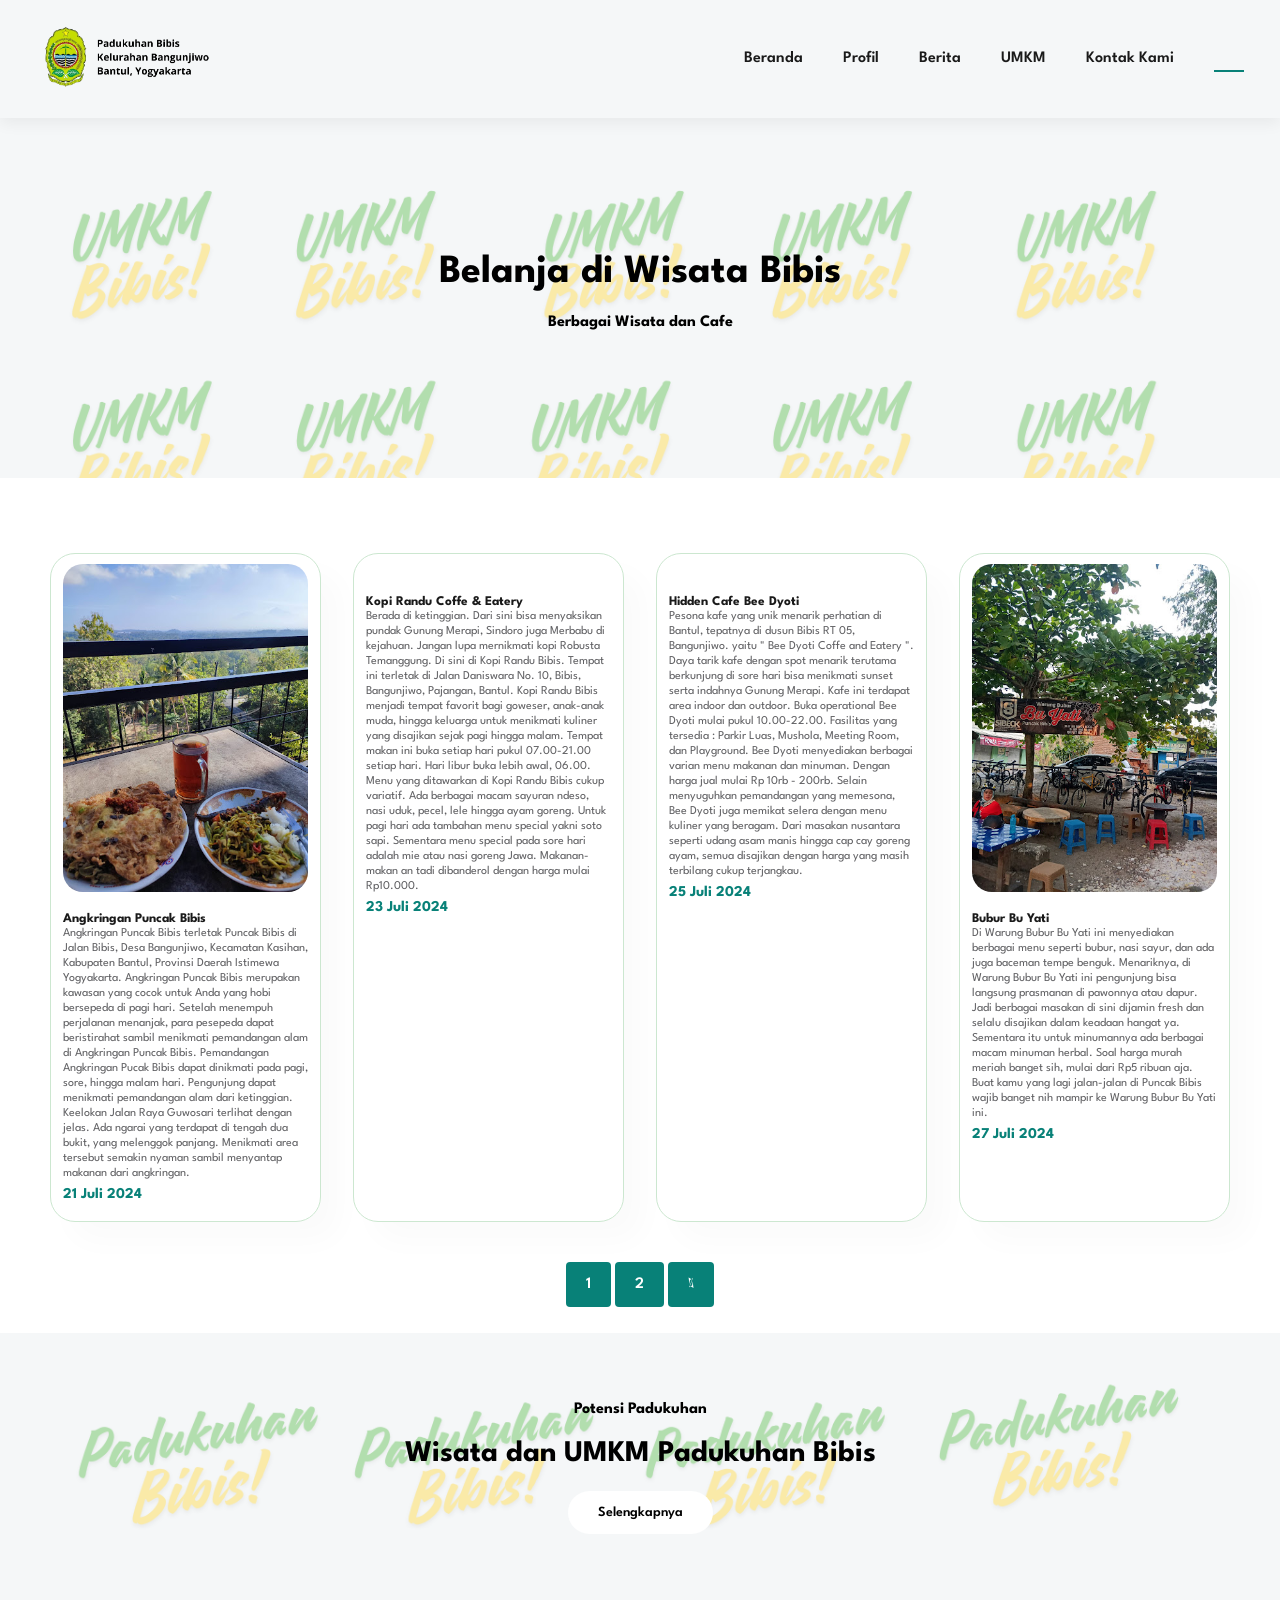
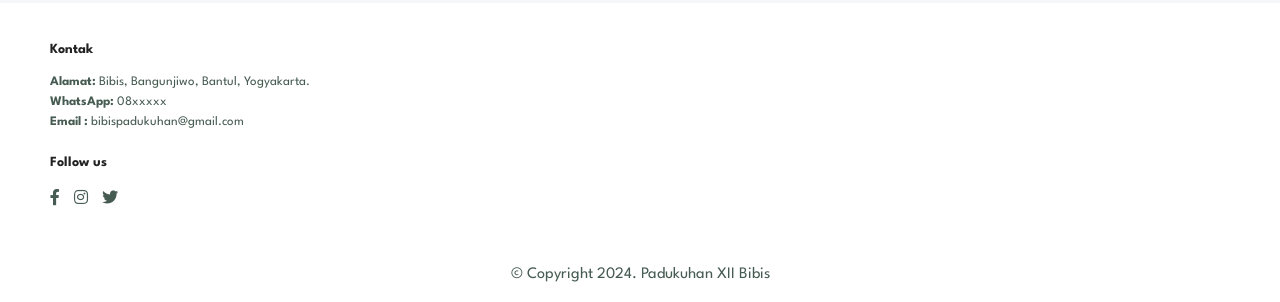
==== belanja.html @ 0c5c0e4f "Initial commit" ====
<!DOCTYPE html>
<html lang="en">

<head>
    <meta charset="UTF-8">
    <meta http-equiv="X-UA-Compatible" content="IE=edge">
    <meta name="viewport" content="width=device-width, initial-scale=1.0">
    <title>Website | Padukuhan Bibis</title>
    <link rel="icon" href="img/logobantul4.png"> 
    <link rel="stylesheet" href="https://pro.fontawesome.com/releases/v5.10.0/css/all.css">
    <link href="style.css" rel="stylesheet"  />
</head>

<body>

    <section id="header">
        <a href="index.html"><img src="img/logobantul2.png" class="logo" alt="logo"></a>

        <div>
            <ul id="navbar">
                <li><a href="index.html">Beranda</a></li>
                <li><a href="profil.html">Profil</a></li>
                <li><a href="berita.html">Berita</a></li>
                <li><a href="umkm.html">UMKM</a></li>
                <li><a href="kontakkami.html">Kontak Kami</a></li>
                <li id="lg-bag"><a class="active" href="belanja.html"><i class="far fa-shopping-bag"></i></a></li>
                <a href="#" id="close"><i class="far fa-times"></i></a>
            </ul>
        </div>
        <div id="mobile">
            <a href="belanja.html"><i class="far fa-shopping-bag"></i></a>
            <i id="bar" class="fas fa-outdent"></i>
        </div>
       
    </section>
  <!--Navbar end-->


  <!--home page-->
<section id="page-header" class="umkm-header">   
    <h2>Belanja di Wisata Bibis</h2>
    <p><b>Berbagai Wisata dan Cafe</b></p>
</section>


  <!--home page end-->

  <!--Produk Star-->
  <section id="product1" class="section-p1">
    <div class="pro-container">
        <div class="pro">
            <img src="img/angkringanbibis.jpg" alt=""/>
            <div class="des">
                <h5>Angkringan Puncak Bibis</h5>
                <span>Angkringan Puncak Bibis terletak Puncak Bibis di Jalan Bibis, Desa Bangunjiwo, Kecamatan Kasihan, Kabupaten Bantul, Provinsi Daerah Istimewa Yogyakarta.
                    Angkringan Puncak Bibis merupakan kawasan yang cocok untuk Anda yang hobi bersepeda di pagi hari.
                    Setelah menempuh perjalanan menanjak, para pesepeda dapat beristirahat sambil menikmati pemandangan alam di Angkringan Puncak Bibis. Pemandangan Angkringan Pucak Bibis dapat dinikmati pada pagi, sore, hingga malam hari. 
                    Pengunjung dapat menikmati pemandangan alam dari ketinggian. Keelokan Jalan Raya Guwosari terlihat dengan jelas. Ada ngarai yang terdapat di tengah dua bukit, yang melenggok panjang.
                    Menikmati area tersebut semakin nyaman sambil menyantap makanan dari angkringan.
                <h4>21 Juli 2024</h4>
            </div>
        </div>
        <div class="pro">
            <img src="img/beritarandu.png" alt=""/>
            <div class="des">
                <h5>Kopi Randu Coffe & Eatery</h5>
                <span>Berada di ketinggian. Dari sini bisa menyaksikan pundak Gunung Merapi, Sindoro juga Merbabu di kejahuan. Jangan lupa mernikmati kopi Robusta Temanggung.
                    Di sini di Kopi Randu Bibis. Tempat ini terletak di Jalan Daniswara No. 10, Bibis, Bangunjiwo, Pajangan, Bantul.
                    Kopi Randu Bibis menjadi tempat favorit bagi goweser, anak-anak muda, hingga keluarga untuk menikmati kuliner yang disajikan sejak pagi hingga malam. Tempat makan ini buka setiap hari pukul 07.00-21.00 setiap hari. 
                    Hari libur buka lebih awal, 06.00. Menu yang ditawarkan di Kopi Randu Bibis cukup variatif. Ada berbagai macam sayuran ndeso, nasi uduk, pecel, lele hingga ayam goreng. Untuk pagi hari ada tambahan menu special yakni soto sapi. Sementara menu special pada sore hari adalah mie atau nasi goreng Jawa. 
                    Makanan-makan an tadi dibanderol dengan harga mulai Rp10.000.
                </span>
                <h4>23 Juli 2024</h4>
            </div>
        </div>
        <div class="pro">
            <img src="img/beritabeedyoti.png" alt=""/>
            <div class="des">
                <h5>Hidden Cafe Bee Dyoti</h5>
                <span>Pesona kafe yang unik menarik perhatian di Bantul, tepatnya di dusun Bibis RT 05, Bangunjiwo. 
                    yaitu " Bee Dyoti Coffe and Eatery ". Daya tarik kafe  dengan spot menarik terutama berkunjung di sore hari bisa menikmati sunset serta indahnya Gunung Merapi. 
                    Kafe ini terdapat area indoor dan outdoor. Buka operational Bee Dyoti mulai pukul 10.00-22.00. Fasilitas yang tersedia : Parkir Luas, Mushola, Meeting Room, dan Playground.
                    Bee Dyoti menyediakan berbagai varian menu makanan dan minuman. Dengan harga jual mulai Rp 10rb - 200rb. Selain menyuguhkan pemandangan yang memesona, Bee Dyoti juga memikat selera dengan menu kuliner yang beragam.
                    Dari masakan nusantara seperti udang asam manis hingga cap cay goreng ayam, semua disajikan dengan harga yang masih terbilang cukup terjangkau.
                </span>
                <h4>25 Juli 2024</h4>
            </div>
        </div>
        <div class="pro">
            <img src="img/buburbuyati.jpeg" alt=""/>
            <div class="des">
                <h5>Bubur Bu Yati</h5>
                <span>Di Warung Bubur Bu Yati ini menyediakan berbagai menu seperti bubur, nasi sayur, dan ada juga baceman tempe benguk.
                    Menariknya, di Warung Bubur Bu Yati ini pengunjung bisa langsung prasmanan di pawonnya atau dapur.  
                    Jadi berbagai masakan di sini dijamin fresh dan selalu disajikan dalam keadaan hangat ya. 
                    Sementara itu untuk minumannya ada berbagai macam minuman herbal. Soal harga murah meriah banget sih, mulai dari Rp5 ribuan aja.
                    Buat kamu yang lagi jalan-jalan di Puncak Bibis wajib banget nih mampir ke Warung Bubur Bu Yati ini.
                </span>
                <h4>27 Juli 2024</h4>
            </div>
        </div>
</section>

  <!--Produk Star end-->

<section id="pagination" class="section-p1">
    <a href="belanja.html">1</a>
    <a href="belanja.html">2</a>
    <a href="belanja.html"><i class="fal fa-long-arrow-alt-right"></i></a>
</section>

<section id="banner" class="section-m1">
    <h4>Potensi Padukuhan</h4>
    <h2>Wisata dan UMKM Padukuhan Bibis</h2>
    <a href="umkm.html" class="tombol-aktif">Selengkapnya</a>
</section>

<footer class="section-p1">
    <div class="col">
        <h4>Kontak</h4>
        <p><strong>Alamat:</strong> Bibis, Bangunjiwo, Bantul, Yogyakarta. </p>
        <p><strong>WhatsApp:</strong> 08xxxxx</p>
        <p><strong>Email : </strong> bibispadukuhan@gmail.com</p>
        <div class="follow">
            <h4>Follow us</h4>
            <div class="icon">
                <i class="fab fa-facebook-f"></i>
                <i class="fab fa-instagram"></i>
                <i class="fab fa-twitter"></i>
            </div>
        </div>
    </div>

</footer>


<div class="copyright">
    <p>&copy; Copyright 2024. Padukuhan XII Bibis</p>
  </div>
</div>


  <script src="script.js"></script>
</body>

</html>
---- style.css ----
@import url('https://fonts.googleapis.com/css2?family=Spartan:wght@100;200;300;400;500;600;700;800;900&display=swap');
* {
    margin: 0;
    padding: 0;
    box-sizing: border-box;
    font-family: 'Spartan', sans-serif;
}

h1 {
    font-size: 40px;
    line-height: 64px;
    color: #222;
}

h2 {
    font-size: 40px;
    line-height: 54px;
    color: #222;
}

h4 {
    font-size: 20px;
    color: #222;
}

h6 {
    font-weight: 700;
    font-size: 12px;
}

p {
    font-size: 16px;
    color: #465b52;
    margin: 15px 0 20px 0;
}

.section-p1 {
    margin: 40px 50px;
}

.section-m1 {
    margin: 40px 0;
}

body {
    width: 100%;
}

/* Navbar */

.logo {
    width: 200px;
}

#header {
    display: flex;
    align-items: center;
    justify-content: space-between;
    padding: 5px 30px;
    background-color: #F5F7F8;
    box-shadow: 0 5px 15px rgba(0, 0, 0, 0.06);
    z-index: 999;
    position: sticky;
    top: 0;
    left: 0;
}

#navbar {
    display: flex;
    align-items: center;
    justify-content: center;
}

#navbar li {
    list-style: none;
    padding: 0 20px;
    position: relative;
}

#navbar li a {
    text-decoration: none;
    font-size: 16px;
    font-weight: 600;
    color: #1a1a1a;
    transition: 0.3s ease;
}

#navbar li a:hover,
#navbar li a.active {
    color: #088178;
}

#navbar li a.active::after,
#navbar li a:hover::after {
    content: "";
    width: 30px;
    height: 2px;
    background-color: #088178;
    position: absolute;
    bottom: -4px;
    left: 20px;
}


#mobile {
    display: none;
    align-items: center;
}

#close {
    display: none;
}


/* Navbar End*/

/* Home Page */
#hero {
    background-image: url("img/bgletkol.png");
    height: 90vh;
    width: 100%;
    background-size: cover;
    background-position: top 25% right 0;
    padding: 0 80px;
    display: flex;
    flex-direction: column;
    align-items: flex-start;
    justify-content: center;
}


#hero button a {
    text-decoration: none;
    color: black;
    background-size: cover;
    background-position: top 25% right 0;
    padding: 0 80px;
    display: flex;
}


#hero h4 {
    padding-bottom: 15px;
}

#hero h1 {
    color:#088178
}

#hero button {
    background-color: rgba(0, 0, 0, 0.06);
    color: #088178;
    border: 0;
    border-radius: 50px;
    padding: 14px 40px 14px 40px;
    background-repeat: no-repeat;
    cursor: pointer;
    font-weight: 700;
    font-size: 15px;
    text-decoration: none;
    color: #088178;

}

#hero button:hover {
    background-color: #088178;
    transition: 0.3s;
}



#feature {
    display: flex;
    align-items: center;
    justify-content: space-between;
    flex-wrap: wrap;
}

#feature .fe-box {
    width: 180px;
    text-align: center;
    padding: 25px 15px;
    box-shadow: 20px 20px 34px rgba(0, 0, 0, 0.03);
    border: 1px solid #cce7d0;
    border-radius: 4px;
    margin: 15px 0;
}

#feature .fe-box:hover {
    box-shadow: 10px 10px 54px rgba(70, 62, 221, 0.1);
}

#feature .fe-box img {
    width: 100px;
    margin-bottom: 10px;
}

#feature .fe-box h6 {
    display: inline-block;
    padding: 9px 8px 6px 8px;
    line-height: 1;
    border-radius: 4px;
    color: #088178;
    background-color: #fddde4;
}

#feature .fe-box:nth-child(2) h6 {
    background-color: #cdebbc;
}


#feature .fe-box:nth-child(3) h6 {
    background-color: #d1e8f2;
}


#feature .fe-box:nth-child(4) h6 {
    background-color: #cdd4f8;
}


#feature .fe-box:nth-child(5) h6 {
    background-color: #f6dbf6;
}

#feature .fe-box:nth-child(6) h6 {
    background-color: #fff2e5;
}

#product1 {
    text-align: center;
}

#product1 .pro-container {
    display: flex;
    justify-content: space-between;
    padding-top: 20px;
    flex-wrap: wrap;
}

#product1 .pro {
    width: 23%;
    min-width: 250px;
    padding: 10px 12px;
    border: 1px solid #cce7d0;
    border-radius: 25px;
    cursor: pointer;
    box-shadow: 20px 20px 30px rgba(0, 0, 0, 0.02);
    margin: 15px 0;
    transition: 0.2s ease;
    position: relative;
}

#product1 .pro:hover {
    box-shadow: 20px 20px 30px rgba(0, 0, 0, 0.06);
}

#product1 .pro img {
    width: 100%;
    border-radius: 20px;
}

#product1 .pro .des {
    text-align: start;
    padding: 10px 0;
}

#product1 .pro .des span {
    color: #606063;
    font-size: 12px;
}

#product1 .pro .des h5 {
    padding-top: 7px;
    color: #1a1a1a;
    font: 14px;
}

#product1 .pro .des i {
    font-size: 20px;
    color: rgba(243, 181, 25);
}

#product1 .pro .des h4 {
    padding-top: 7px;
    font-size: 15px;
    font-weight: 700;
    color: #088178;
}

#product1 .pro .cart {
    width: 40px;
    height: 40px;
    line-height: 40px;
    border-radius: 50px;
    background-color: #e8f6ea;
    font-weight: 500;
    color: #088178;
    border: 1px solid #cce7d0;
    position: absolute;
    bottom: 20px;
    right: 10px;
}

#banner {
    display: flex;
    flex-direction: column;
    justify-content: center;
    align-items: center;
    text-align: center;
    background-image: url(img/bannerberanda.png);
    width: 100%;
    height: 30vh;
    background-size: cover;
    background-position: center;
}

#banner h4 {
    color: black;
    font-size: 16px;
}

#banner h2 {
    color: black;
    font-size: 30px;
    padding: 10px 0;
}

#banner h2 span{
    color: #ef3636;
}

#hero a {
    text-decoration: none;
    font-size: 14px;
    font-weight: 600;
    padding: 15px 30px;
    color: #000;
    background-color: #ffff;
    border-radius: 50px;
    cursor: pointer;
    border: none;
    outline: none;
    transition: 0.2s;
    
}

#hero a:hover {
    background-color: #088178;
    color: #fff;
}

#banner a {
    text-decoration: none;
    font-size: 14px;
    font-weight: 600;
    padding: 15px 30px;
    color: #000;
    background-color: #ffff;
    border-radius: 50px;
    cursor: pointer;
    border: none;
    outline: none;
    transition: 0.2s;
    
}

#banner a:hover {
    background-color: #088178;
    color: #fff;
}

#button a {
    text-decoration: none;
    font-size: 13px;
    font-weight: 600;
    padding: 15px 30px;
    color: #000;
    background-color: #088178;
    border-radius: 50px;
    cursor: pointer;
    border: none;
    outline: none;
    transition: 0.2s;
    
}

#button a:hover {
    background-color: #088178;
    color: #fff;
}


button.normal {
    font-size: 14px;
    font-weight: 600;
    padding: 15px 30px;
    color: #000;
    background-color: #ffff;
    border-radius: 50px;
    cursor: pointer;
    border: none;
    outline: none;
    transition: 0.2s;
}

#banner button:hover {
    background-color: #088178;
    color: #fff;
}




#newsletter {
    display: flex;
    justify-content: space-between;
    flex-wrap: wrap;
    align-items: center;
    background-image: url("");
    background-repeat: no-repeat;
    background-position: 20% 30%;
    background-color: #041e42;
}

footer {
    display: flex;
    flex-wrap: wrap;
    justify-content: space-between;
}

footer .col {
    display: flex;
    flex-direction: column;
    align-items: flex-start;
    margin-bottom: 20px;
}

footer h4 {
    font-size: 14px;
    padding-bottom: 20px;
}

footer p {
    font-size: 13px;
    margin: 0 0 8px 0;
}

footer a {
    font-size: 13px;
    text-decoration: none;
    color: #222;
    margin-bottom: 10px;
}

footer .follow {
    margin-top: 20px;
}

footer .follow i {
    color: #465b52;
    padding-right: 10px;
    cursor: pointer;
}

footer .follow i:hover,
footer a:hover {
    color: #088178;
}

.copyright {
    font-size: 1px;
    width: 100%;
    text-align: center;
}

/* Berita Page */

#page-header.berita-header {
    background-image: url("img/bannerberita2.png");
    width: 100%;
    height: 40vh;
    background-size: cover;
    display: flex;
    justify-content: center;
    text-align: center;
    flex-direction: column;
    padding: 14px;
}

#page-header h2,
#page-header p {
    color: black;
}

#pagination {
    text-align: center;
}

#pagination a {
    text-decoration: none;
    background-color: #088178;
    padding: 15px 20px;
    border-radius: 4px;
    color: #fff;
    font-weight: 600;
}

#pagination a i {
    font: 16px;
    font-weight: 600;
}

/* SINGLE PRODUCT */

#prodetails {
    display: flex;
    margin-top: 20px;
}

#prodetails .single-pro-image {
    width: 40%;
    margin-right: 50px;
}

.small-img-group {
    display: flex;
    justify-content: space-between;
}

.small-img-col {
    flex-basis: 24%;
    cursor: pointer;
}

#prodetails .single-pro-details {
    width: 50%;
    padding-top: 30px;
}

#prodetails .single-pro-details h4 {
    padding: 40px 0 20px 0;
}

#prodetails .single-pro-details h2 {
    font-size: 26px;
}

#prodetails .single-pro-details select {
    display: block;
    padding: 5px 10px;
    margin-bottom: 10px;
}

#prodetails .single-pro-details input {
    width: 50px;
    height: 47px;
    padding-left: 10px;
    font-size: 16px;
    margin-right: 10px;
}

#prodetails .single-pro-details input:focus {
    outline: none;
}

#prodetails .single-pro-details button {
    background: #088178;
    color: #fff;
}

#prodetails .single-pro-details span {
    line-height: 25px;
}

/* Profil Header */
#page-header.profil-header {
    background-image: url("img/bgprofil2.png");
    width: 100%;
    height: 40vh;
    background-size: cover;
    display: flex;
    justify-content: center;
    text-align: center;
    flex-direction: column;
    padding: 14px;
}

#page-header h2,
#page-header p {
    color: black;
}

#pagination {
    text-align: center;
}

#pagination a {
    text-decoration: none;
    background-color: #088178;
    padding: 15px 20px;
    border-radius: 4px;
    color: #fff;
    font-weight: 600;
}

#pagination a i {
    font: 16px;
    font-weight: 600;
}

/* SINGLE PRODUCT */

#prodetails {
    display: flex;
    margin-top: 20px;
}

#prodetails .single-pro-image {
    width: 40%;
    margin-right: 50px;
}

.small-img-group {
    display: flex;
    justify-content: space-between;
}

.small-img-col {
    flex-basis: 24%;
    cursor: pointer;
}

#prodetails .single-pro-details {
    width: 50%;
    padding-top: 30px;
}

#prodetails .single-pro-details h4 {
    padding: 40px 0 20px 0;
}

#prodetails .single-pro-details h2 {
    font-size: 26px;
}

#prodetails .single-pro-details select {
    display: block;
    padding: 5px 10px;
    margin-bottom: 10px;
}

#prodetails .single-pro-details input {
    width: 50px;
    height: 47px;
    padding-left: 10px;
    font-size: 16px;
    margin-right: 10px;
}

#prodetails .single-pro-details input:focus {
    outline: none;
}

#prodetails .single-pro-details button {
    background: #088178;
    color: #fff;
}

#prodetails .single-pro-details span {
    line-height: 25px;
}

/*contact header*/

#page-header.umkm-header {
    background-image: url("img/bannerumkmfix.png");
    width: 100%;
    height: 40vh;
    background-size: cover;
    display: flex;
    justify-content: center;
    text-align: center;
    flex-direction: column;
    padding: 14px;
}

#page-header h2,
#page-header p {
    color: black;
}

#pagination {
    text-align: center;
}

#pagination a {
    text-decoration: none;
    background-color: #088178;
    padding: 15px 20px;
    border-radius: 4px;
    color: #fff;
    font-weight: 600;
}

#pagination a i {
    font: 16px;
    font-weight: 600;
}

/* SINGLE PRODUCT */

#prodetails {
    display: flex;
    margin-top: 20px;
}

#prodetails .single-pro-image {
    width: 40%;
    margin-right: 50px;
}

.small-img-group {
    display: flex;
    justify-content: space-between;
}

.small-img-col {
    flex-basis: 24%;
    cursor: pointer;
}

#prodetails .single-pro-details {
    width: 50%;
    padding-top: 30px;
}

#prodetails .single-pro-details h4 {
    padding: 40px 0 20px 0;
}

#prodetails .single-pro-details h2 {
    font-size: 26px;
}

#prodetails .single-pro-details select {
    display: block;
    padding: 5px 10px;
    margin-bottom: 10px;
}

#prodetails .single-pro-details input {
    width: 50px;
    height: 47px;
    padding-left: 10px;
    font-size: 16px;
    margin-right: 10px;
}

#prodetails .single-pro-details input:focus {
    outline: none;
}

#prodetails .single-pro-details button {
    background: #088178;
    color: #fff;
}

#prodetails .single-pro-details span {
    line-height: 25px;
}


/* about page */
#page-header.about-header {
    background-image: url(img/bannerprofil.png);
}

#about-head {
    display: flex;
    align-items: center;
}

#about-head img {
    width: 50%;
    height: auto;
}

#about-head div {
    padding-left: 30px;
}

#about-app {
    text-align: center;
}

#about-app a {
    text-decoration: none;
}

#about-app .vidio {
    width: 80%;
    height: auto; /* Ini dapat diubah menjadi height: auto untuk menjaga proporsi video */
    margin: 20px auto 0 auto;
}

#about-app .vidio video {
    width: 100%;
    height: auto; /* Atau gunakan height: auto untuk menjaga aspek rasio */
    border-radius: 20px;
}

/* contact page */

#contact-details {
    display: flex;
    align-items: center;
    justify-content: space-between;
}

#contact-details .details {
    width: 40%;
}

#contact-details .details span{
    font-size: 12px;
}

#contact-details .details h2 {
    font-size: 26px;
    line-height: 35px;
    padding: 20px 0;
}

#contact-details .details h3 {
    font-size: 16px;
    padding-bottom: 15px;
}

#contact-details .details li {
    list-style: none;
    display: flex;
    padding: 10px 0;
}

#contact-details .details li i {
    font-size: 14px;
    padding: 15px;
}

#contact-details .details li p {
    font-size: 14px;
}

#contact-details .map {
    width: 50%;
    height: 400px;
}

#contact-details .map iframe {
    width: 100%;
    height: 100%;
}

#from-details .people {
    text-align: center;
}

#from-details .people div img {
    width: 65px;
    height: 65px;
    object-fit: cover;
}

#from-details .people div p {
    margin: 0;
    font-size: 13px;
    line-height: 25px;
}

#from-details .people div p span {
    display: block;
    font-size: 16px;
    font-weight: 600;
    color: #000;
}






/* START MEDIA QUERY */

@media (max-width:799px) {

    #navbar {
        display: flex;
        flex-direction: column;
        align-items: flex-start;
        justify-content: flex-start;
        position: fixed;
        top: 0;
        right: -300px;
        height: 100vh;
        width: 300px;
        background-color: #E3E6F3;
        box-shadow: 0 40px 60px rgba(0, 0, 0, 0.01);
        padding: 80px 0 0 10px;
    }


    #navbar.active {
        right: 0px;
    }

    #navbar li {
        margin-bottom: 25px;
    }


    #mobile {
        display: flex;
        align-items: center;
    }


    #mobile i{
        color:#1a1a1a;
        font-size: 24px;
        padding-left: 20px;
    }

    #close {
        display: initial;
        position: absolute;
        top: 30px;
        left: 30px;
        color: #222;
        font-size: 24px;
    }

    #lg-bag {
        display: none;
    }

    #hero {
        height: 60vh;
        padding: 0 80px;
        background-position: top 30% right 30%;
    }

    #feature {
        justify-content: center;
    }

    #feature .fe-box {
       margin: 15px 15px;
    }

    #product1 .pro-container {
        justify-content: center;
    }

    #product1 .pro {
        margin: 15px;
    }

    #banner {
        height: 50vh;
    }

    /* single product */
    #prodetails {
        display: flex;
        flex-direction: column;
    }

    #prodetails .single-pro-image{
        width: 100%;
        padding-right: 0px;
    }

    #prodetails .single-pro-details{
        width: 100%;
    }

    /* contact page */
    #form-details {
        padding: 40px;
    }

}



@media (max-width: 477px) {
    .section-p1 {
        padding: 20px;
    }

    #header {
        padding: 10px 30px;
    }

    h1 {
        font-size: 38px;
    }

    h2 {
        font-size: 32px;
    }

    #hero {
        padding: 0 20px;
        background-position: 55%;
    }


    #feature .fe-box {
        width: 155px;
        margin: 0 0 15px 0;
    }

    /* about page */

    #about-head {
        flex-direction: column;
    }

    #about-head img {
        width: 100%;
        margin-bottom: 20px;
    }

    #about-head div {
        padding-left: 0px;
    }

    #about-app .vidio {
        width: 100%;
        margin: 20px auto; /* Posisikan video di tengah dengan margin */
        justify-content: center;
    }

    #about-app .vidio video {
        width: 100%;    
        height: auto; /* Agar proporsi video tetap terjaga */
        border-radius: 15px; /* Kurangi border-radius untuk tampilan mobile */
    }

    #about-app h1 {
        font-size: 1.5rem; /* Sesuaikan ukuran font judul untuk tampilan mobile */
        text-align: center;
    }

    /* contact page */
    #contact-details {
        flex-direction: column;
    }

    #contact-details .details{
        width: 100%;
        margin-bottom: 30px;
    }

    #contact-details .map {
        width: 100%;
    }

}
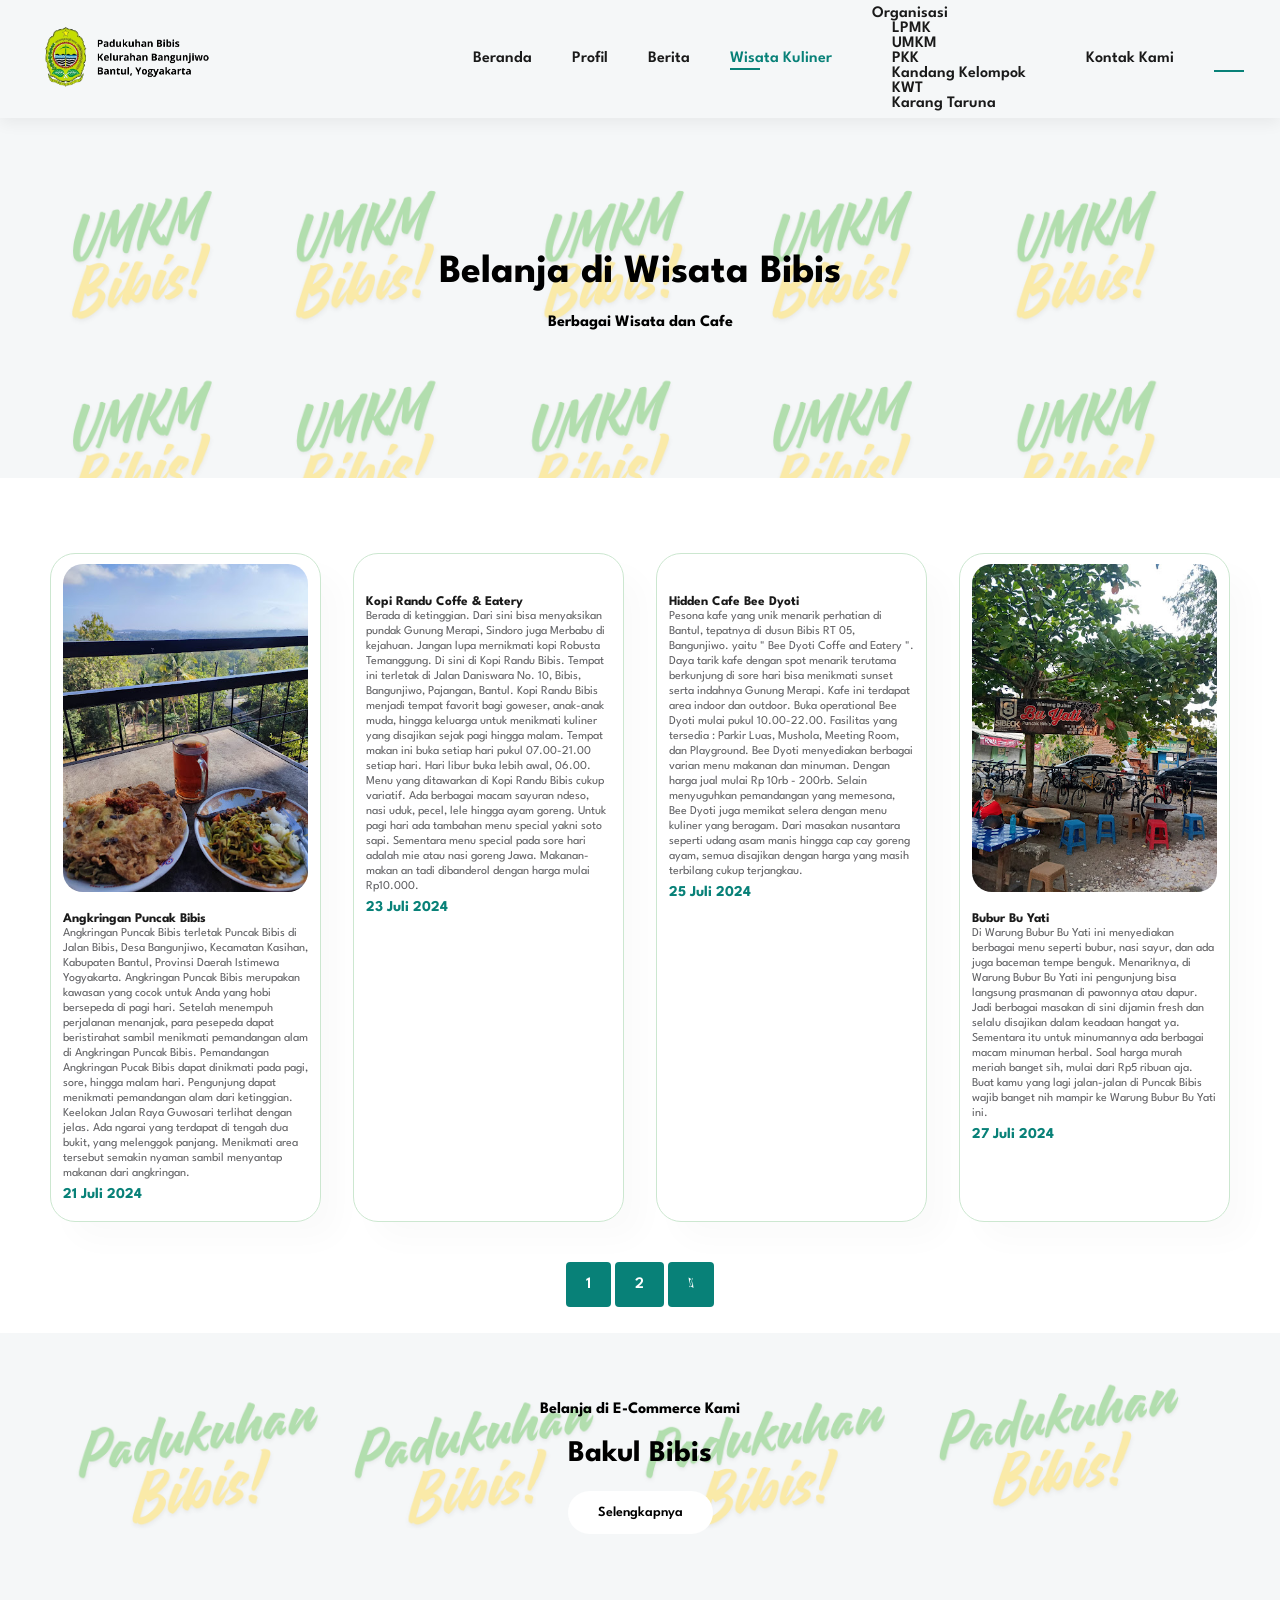
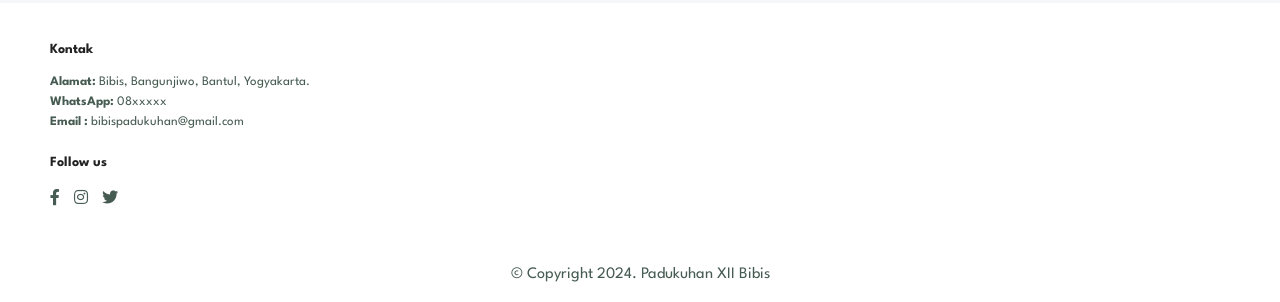
==== commit 9698321b: "Update belanja.html" ====
--- a/belanja.html
+++ b/belanja.html
@@ -21,7 +21,18 @@
                 <li><a href="index.html">Beranda</a></li>
                 <li><a href="profil.html">Profil</a></li>
                 <li><a href="berita.html">Berita</a></li>
-                <li><a href="umkm.html">UMKM</a></li>
+                <li><a class="active" href="wisatakuliner.html">Wisata Kuliner</a></li>
+                <li class="dropdown">
+                    <a href="profil.html">Organisasi</a>
+                    <ul class="submenu">
+                        <li><a href="lpmk.html">LPMK</a></li>
+                        <li><a href="umkm.html">UMKM</a></li>
+                        <li><a href="pkk.html">PKK</a></li>
+                        <li><a href="kandangkelompok.html">Kandang Kelompok</a></li>
+                        <li><a href="kwt.html">KWT</a></li>
+                        <li><a href="karangtaruna.html">Karang Taruna</a></li>
+                    </ul>
+                </li>
                 <li><a href="kontakkami.html">Kontak Kami</a></li>
                 <li id="lg-bag"><a class="active" href="belanja.html"><i class="far fa-shopping-bag"></i></a></li>
                 <a href="#" id="close"><i class="far fa-times"></i></a>
@@ -31,7 +42,6 @@
             <a href="belanja.html"><i class="far fa-shopping-bag"></i></a>
             <i id="bar" class="fas fa-outdent"></i>
         </div>
-       
     </section>
   <!--Navbar end-->
 
@@ -110,9 +120,9 @@
 </section>
 
 <section id="banner" class="section-m1">
-    <h4>Potensi Padukuhan</h4>
-    <h2>Wisata dan UMKM Padukuhan Bibis</h2>
-    <a href="umkm.html" class="tombol-aktif">Selengkapnya</a>
+    <h4>Belanja di E-Commerce Kami</h4>
+    <h2>Bakul Bibis</h2>
+    <a href="https://bakulbibis-frontend.vercel.app/" class="tombol-aktif">Selengkapnya</a>
 </section>
 
 <footer class="section-p1">
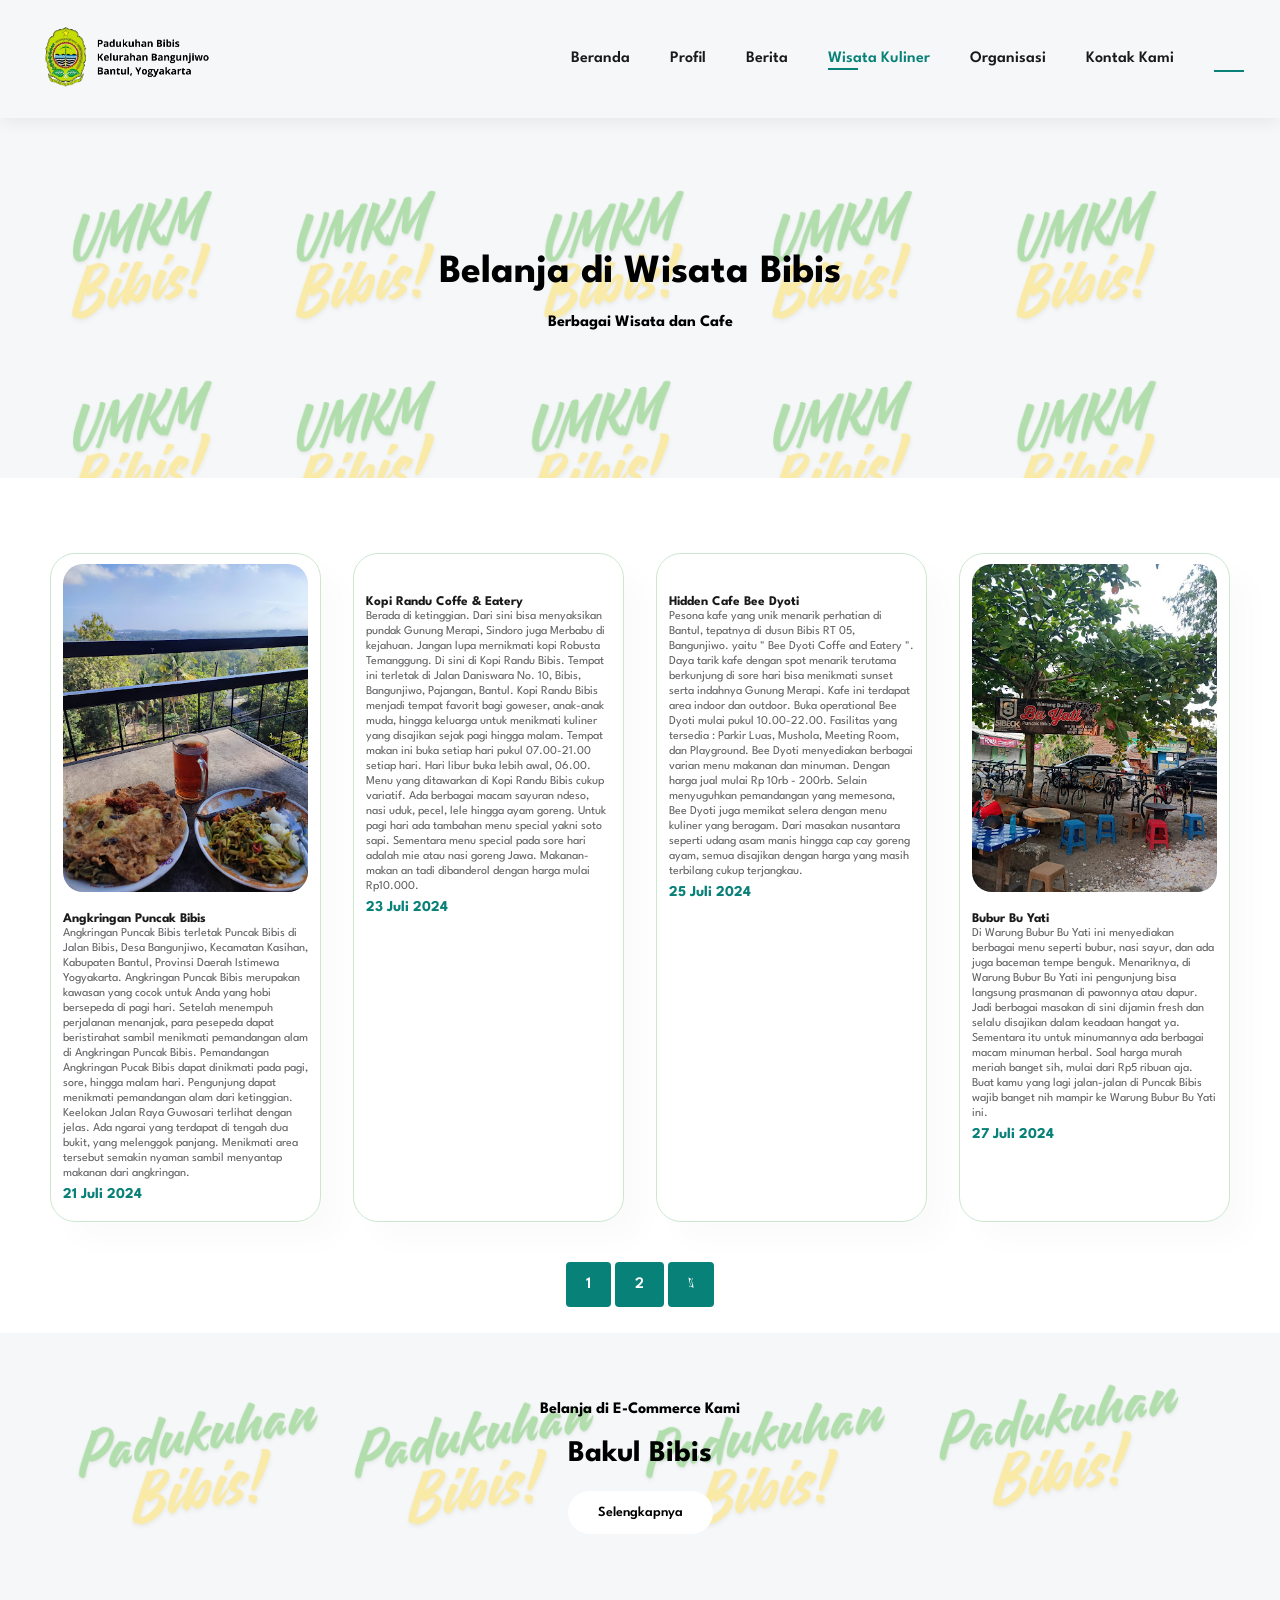
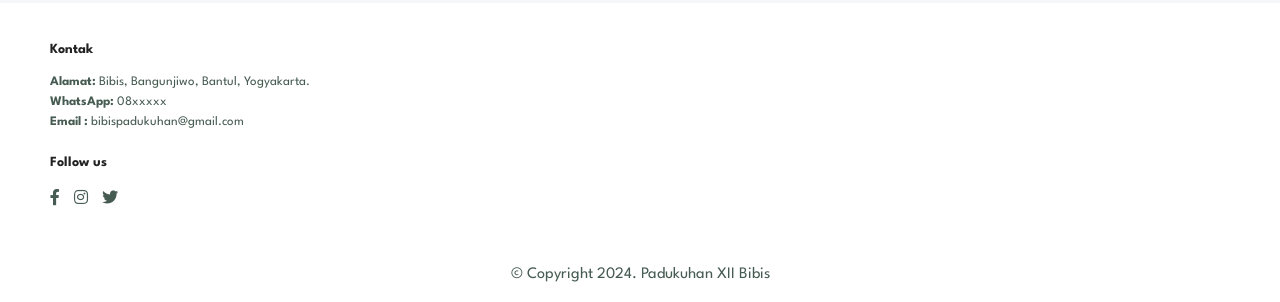
==== commit 777e7375: "Update belanja.html" ====
--- a/belanja.html
+++ b/belanja.html
@@ -23,7 +23,7 @@
                 <li><a href="berita.html">Berita</a></li>
                 <li><a class="active" href="wisatakuliner.html">Wisata Kuliner</a></li>
                 <li class="dropdown">
-                    <a href="profil.html">Organisasi</a>
+                    <a>Organisasi</a>
                     <ul class="submenu">
                         <li><a href="lpmk.html">LPMK</a></li>
                         <li><a href="umkm.html">UMKM</a></li>
--- a/style.css
+++ b/style.css
@@ -100,6 +100,48 @@
     bottom: -4px;
     left: 20px;
 }
+
+/* Style submenu */
+.dropdown {
+    position: relative;
+}
+
+.dropdown .submenu {
+    display: none;
+    position: absolute;
+    top: 100%;
+    left: 0;
+    background-color: #fff;
+    border: 1px solid #ddd;
+    padding: 10px 0;
+    list-style: none;
+    box-shadow: 0 2px 5px rgba(0, 0, 0, 0.2);
+    z-index: 10;
+    min-width: 200px; /* Atur lebar minimum submenu */
+}
+
+.dropdown .submenu li {
+    padding: 0 20px;
+}
+
+.dropdown .submenu li a {
+    color: #333;
+    text-decoration: none;
+    display: block;
+    padding: 5px 0;
+    transition: background-color 0.3s;
+    white-space: nowrap; /* Hindari teks memotong ke baris berikutnya */
+}
+
+.dropdown .submenu li a:hover {
+    background-color: #f4f4f4;
+}
+
+/* Show submenu on hover */
+.dropdown:hover .submenu {
+    display: block;
+}
+
 
 
 #mobile {
@@ -918,6 +960,18 @@
         margin-bottom: 25px;
     }
 
+    .dropdown .submenu {
+        position: relative; /* Submenu tetap mengikuti dropdown induk */
+        top: auto; /* Hilangkan posisi absolute untuk responsivitas */
+        left: auto; /* Hilangkan posisi kiri */
+        min-width: 200px; /* Tetap samakan lebar minimum dengan desktop */
+        box-shadow: none; /* Opsi untuk menghilangkan bayangan */
+    }
+
+    .dropdown:hover .submenu {
+        display: block;
+    }
+
 
     #mobile {
         display: flex;
